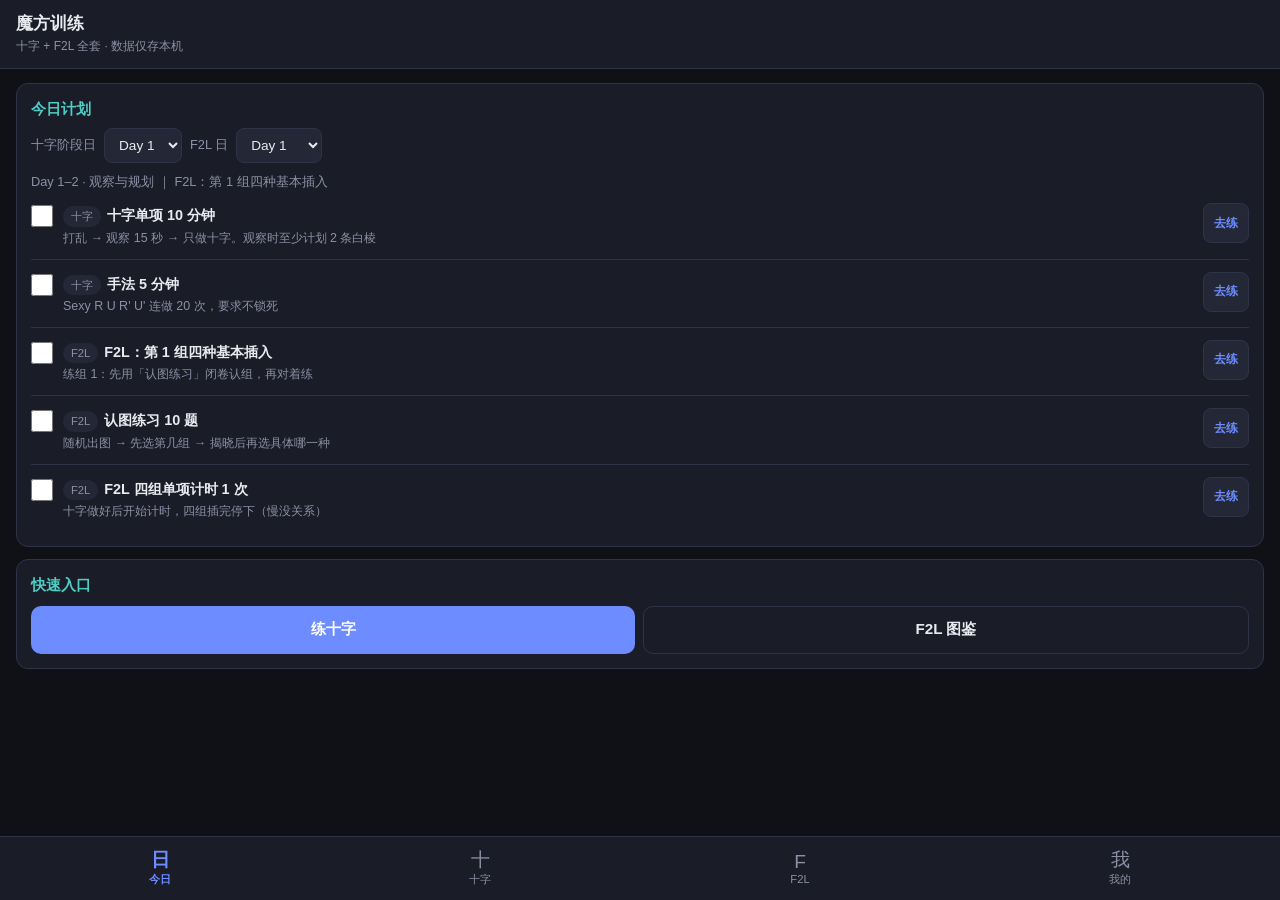
==== index.html @ 770e57a0 "feat: 首次发布魔方手机训练网页" ====
<!DOCTYPE html>
<html lang="zh-CN">
<head>
  <meta charset="UTF-8" />
  <meta name="viewport" content="width=device-width, initial-scale=1, viewport-fit=cover" />
  <meta name="theme-color" content="#0f1117" />
  <meta name="apple-mobile-web-app-capable" content="yes" />
  <meta name="apple-mobile-web-app-status-bar-style" content="black-translucent" />
  <meta name="apple-mobile-web-app-title" content="魔方训练" />
  <link rel="manifest" href="manifest.webmanifest" />
  <link rel="apple-touch-icon" href="icons/icon-192.png" />
  <link rel="icon" href="icons/icon-192.png" />
  <title>魔方训练 · 十字 + F2L</title>
  <link rel="stylesheet" href="styles.css" />
</head>
<body>
  <div id="app">
    <header class="topbar">
      <h1>魔方训练</h1>
      <div class="sub" id="top-sub">十字 + F2L 全套 · 数据仅存本机</div>
    </header>

    <!-- 今日 -->
    <section class="panel active" id="panel-today">
      <div class="card">
        <h2>今日计划</h2>
        <div class="day-select">
          <label class="muted">十字阶段日</label>
          <select id="stage-day"></select>
          <label class="muted">F2L 日</label>
          <select id="f2l-day"></select>
        </div>
        <p class="muted" id="today-labels"></p>
        <div id="today-tasks"></div>
      </div>
      <div class="card">
        <h2>快速入口</h2>
        <div class="btn-row">
          <button class="btn" type="button" data-nav="cross">练十字</button>
          <button class="btn btn-outline" type="button" data-nav="f2l">F2L 图鉴</button>
        </div>
      </div>
    </section>

    <!-- 十字 -->
    <section class="panel" id="panel-cross">
      <div class="card">
        <h2>十字单项</h2>
        <p class="muted">打乱 → 观察 15 秒规划 → 开始计时 → 十字完成即停</p>
        <div class="scramble mono" id="cross-scramble">—</div>
        <div class="btn-row">
          <button class="btn btn-outline" type="button" id="cross-new-scramble">新打乱</button>
        </div>
        <p class="muted scramble-status hidden" id="cross-scramble-status"></p>
        <div class="optimal" id="cross-optimal">
          <div class="optimal-head">
            <span id="cross-optimal-meta">最优十字 · —</span>
            <button type="button" class="btn-text" id="cross-optimal-toggle">显示公式</button>
          </div>
          <div class="alg-box mono hidden" id="cross-optimal-alg"></div>
          <p class="muted" style="margin-top:6px">白底、当前朝向（黄顶绿前）。先自己规划，再对照。</p>
        </div>
        <div class="observe-bar"><i id="cross-observe-bar" style="transform:scaleX(0)"></i></div>
        <div class="hint" id="cross-hint">可先「开始观察」规划，也可直接「开始拧」；观察不必满 15 秒</div>
        <div class="timer" id="cross-timer">0.00</div>
        <div class="btn-row">
          <button class="btn btn-orange" type="button" id="cross-observe">开始观察</button>
          <button class="btn btn-green btn-lg" type="button" id="cross-start">开始拧</button>
        </div>
        <div class="btn-row">
          <button class="btn btn-lg" type="button" id="cross-stop" disabled>十字完成</button>
          <button class="btn btn-outline" type="button" id="cross-reset">重置</button>
        </div>
        <div class="stats-row">
          <div class="stat"><div class="v" id="cross-last">—</div><div class="l">本次</div></div>
          <div class="stat"><div class="v" id="cross-avg">—</div><div class="l">今日平均</div></div>
          <div class="stat"><div class="v" id="cross-count">0</div><div class="l">今日次数</div></div>
        </div>
        <p class="muted" style="margin-top:8px">目标线：平均 &lt; 8 秒</p>
        <div class="times-list" id="cross-times"></div>
      </div>
      <div class="card" id="finger-drill">
        <h2>手法练习</h2>
        <p class="muted">Sexy Move 连做 20 次，保持节奏均匀，手指放松、不锁死。</p>
        <div class="alg-box mono">R U R' U'</div>
        <p class="hint">建议先慢做准确，再逐渐提速；20 次后回到原状。</p>
      </div>
    </section>

    <!-- F2L -->
    <section class="panel" id="panel-f2l">
      <div class="card">
        <h2>F2L 四组计时</h2>
        <p class="muted">十字已做好后点开始，四组插完点完成</p>
        <div class="timer" id="f2l-timer">0.00</div>
        <div class="hint" id="f2l-hint">准备好后开始</div>
        <div class="btn-row">
          <button class="btn btn-green btn-lg" type="button" id="f2l-start">开始</button>
          <button class="btn btn-lg" type="button" id="f2l-stop" disabled>四组完成</button>
        </div>
        <div class="btn-row">
          <button class="btn btn-outline" type="button" id="f2l-reset">重置</button>
        </div>
        <div class="stats-row">
          <div class="stat"><div class="v" id="f2l-last">—</div><div class="l">本次</div></div>
          <div class="stat"><div class="v" id="f2l-avg">—</div><div class="l">今日平均</div></div>
          <div class="stat"><div class="v" id="f2l-count">0</div><div class="l">今日次数</div></div>
        </div>
      </div>
      <div class="card">
        <h2>认图练习</h2>
        <p class="muted">只看图，先选<strong>第几组</strong>，再选<strong>哪一种</strong>。练闭卷认情况。</p>
        <div class="quiz-stats" id="quiz-stats">今日 — / 累计 —</div>
        <div class="filter-bar" id="quiz-group-filter"></div>
        <div class="quiz-mode">
          <label><input type="radio" name="quiz-mode" value="group" checked /> 先认组</label>
          <label><input type="radio" name="quiz-mode" value="case" /> 直接认情况</label>
        </div>
        <div class="diagram quiz-diagram" id="quiz-diagram"></div>
        <p class="hint" id="quiz-prompt">点「下一题」开始</p>
        <div class="quiz-options hidden" id="quiz-options"></div>
        <div class="quiz-result hidden" id="quiz-result"></div>
        <div class="btn-row">
          <button class="btn btn-green" type="button" id="quiz-next">下一题</button>
          <button class="btn btn-outline hidden" type="button" id="quiz-reveal">揭晓答案</button>
          <button class="btn btn-outline hidden" type="button" id="quiz-practice">对着练</button>
        </div>
      </div>
      <div class="card">
        <h2>F2L 图鉴 · 组 1–12（41 例）</h2>
        <details class="decision-details">
          <summary>组级认图决策树（点开展开）</summary>
          <div id="f2l-decision-tree"></div>
        </details>
        <p class="muted" style="margin:10px 0">
          图是<strong>等轴测立体示意</strong>：捏着魔方<strong>右前角</strong>看——黄顶、绿前、橙右。
          <strong>金边</strong>是当前角+棱；槽位固定 FR。识别说明格式：<strong>位置 · 连接 · 白角 · 区分点</strong>。
          <br />立体图里<strong>前面 F 的贴纸常画在左侧</strong>，不要和左面 L 混淆。
        </p>
        <div class="filter-bar" id="f2l-filter"></div>
        <div id="f2l-list"></div>
      </div>
    </section>

    <!-- 我的 -->
    <section class="panel" id="panel-me">
      <div class="card">
        <h2>本机数据</h2>
        <p class="muted" id="me-summary">—</p>
      </div>
      <div class="card">
        <h2>导出备份</h2>
        <p class="muted">换机或清 Safari 数据前先备份。iPhone 建议用「复制」。</p>
        <div class="btn-row">
          <button class="btn" type="button" id="btn-export-copy">复制 JSON</button>
          <button class="btn btn-outline" type="button" id="btn-export-file">下载文件</button>
        </div>
      </div>
      <div class="card">
        <h2>导入备份</h2>
        <p class="muted">粘贴 JSON，或选择文件。可合并或覆盖。</p>
        <textarea class="import" id="import-text" placeholder="在此粘贴导出的 JSON…"></textarea>
        <input type="file" id="import-file" accept="application/json,.json,text/plain" class="muted" />
        <div class="btn-row">
          <button class="btn btn-outline" type="button" id="btn-import-merge">合并导入</button>
          <button class="btn btn-danger" type="button" id="btn-import-replace">覆盖导入</button>
        </div>
      </div>
      <div class="card">
        <h2>危险操作</h2>
        <button class="btn btn-danger" type="button" id="btn-clear">清空本机全部数据</button>
      </div>
      <div class="card">
        <h2>使用提示</h2>
        <p class="muted">
          不想连电脑：把同目录的 <code>手机训练-单文件.html</code> 拷到手机，用 Safari/Chrome 直接打开即可。
          多文件版可「添加到主屏幕」离线用。换机前先导出备份。
        </p>
      </div>
    </section>

    <nav class="bottom-nav">
      <button type="button" class="active" data-nav="today"><span class="ico">日</span>今日</button>
      <button type="button" data-nav="cross"><span class="ico">十</span>十字</button>
      <button type="button" data-nav="f2l"><span class="ico">F</span>F2L</button>
      <button type="button" data-nav="me"><span class="ico">我</span>我的</button>
    </nav>
  </div>

  <div class="modal-backdrop hidden" id="case-modal">
    <div class="modal">
      <h2 id="modal-title">情况练习</h2>
      <div class="diagram" id="modal-diagram"></div>
      <p class="recog muted" id="modal-recog"></p>
      <div class="alg-label">① 复现（拧到该情况）</div>
      <div class="alg-box mono" id="modal-setup"></div>
      <div class="alg-label">② 还原</div>
      <div class="alg-box mono" id="modal-solve"></div>
      <div class="alg-label" id="modal-alt-label"></div>
      <div class="alg-box mono hidden" id="modal-alt"></div>
      <div class="hint" id="modal-hint">先按复现公式摆出，再按还原公式插入。可开计时练速度。</div>
      <div class="timer" id="case-timer">0.00</div>
      <div class="btn-row">
        <button class="btn btn-green" type="button" id="case-timer-start">计时还原</button>
        <button class="btn" type="button" id="case-timer-stop" disabled>完成</button>
      </div>
      <div class="btn-row">
        <button class="btn btn-outline" type="button" id="case-practiced">记一次练习</button>
        <button class="btn btn-outline" type="button" id="case-close">关闭</button>
      </div>
    </div>
  </div>

  <script src="lib/cubejs.js"></script>
  <script src="lib/cube.js"></script>
  <script src="lib/cube-draw.js"></script>
  <script src="lib/scramble.js"></script>
  <script src="lib/cross-solver.js"></script>
  <script src="lib/storage.js"></script>
  <script src="data/f2l-cases.js"></script>
  <script src="data/plans.js"></script>
  <script src="app.js"></script>
  <script>
    if ("serviceWorker" in navigator) {
      navigator.serviceWorker.register("sw.js").catch(function () {});
    }
  </script>
</body>
</html>
---- styles.css ----
:root {
  --bg: #0f1117;
  --surface: #1a1d27;
  --surface2: #242836;
  --border: #2e3348;
  --text: #e8eaf0;
  --muted: #8b90a5;
  --accent: #6c8cff;
  --accent2: #4ecdc4;
  --green: #4ade80;
  --orange: #fb923c;
  --red: #f87171;
  --radius: 12px;
  --nav-h: 64px;
  --safe-b: env(safe-area-inset-bottom, 0px);
}

* { box-sizing: border-box; margin: 0; padding: 0; }
html, body {
  height: 100%;
  font-family: -apple-system, BlinkMacSystemFont, "Segoe UI", sans-serif;
  background: var(--bg);
  color: var(--text);
  line-height: 1.45;
  -webkit-tap-highlight-color: transparent;
  overscroll-behavior: none;
}

#app {
  min-height: 100%;
  padding-bottom: calc(var(--nav-h) + var(--safe-b) + 12px);
}

.topbar {
  position: sticky;
  top: 0;
  z-index: 20;
  background: var(--surface);
  border-bottom: 1px solid var(--border);
  padding: 12px 16px;
  padding-top: calc(12px + env(safe-area-inset-top, 0px));
}
.topbar h1 { font-size: 1.05rem; font-weight: 600; }
.topbar .sub { font-size: 0.75rem; color: var(--muted); margin-top: 2px; }

.panel { display: none; padding: 14px 16px 24px; }
.panel.active { display: block; }

.card {
  background: var(--surface);
  border: 1px solid var(--border);
  border-radius: var(--radius);
  padding: 14px;
  margin-bottom: 12px;
}
.card h2 {
  font-size: 0.95rem;
  color: var(--accent2);
  margin-bottom: 8px;
}
.card h3 { font-size: 0.85rem; color: var(--muted); margin: 10px 0 6px; }
.muted { color: var(--muted); font-size: 0.8rem; }
.mono {
  font-family: "SF Mono", Menlo, Consolas, monospace;
  letter-spacing: 0.3px;
}

.btn {
  display: inline-flex;
  align-items: center;
  justify-content: center;
  gap: 6px;
  background: var(--accent);
  color: #fff;
  border: none;
  border-radius: 10px;
  padding: 12px 16px;
  font-size: 0.95rem;
  font-weight: 600;
  cursor: pointer;
  min-height: 48px;
  width: 100%;
}
.btn:active { opacity: 0.85; }
.btn:disabled { opacity: 0.4; }
.btn-lg { min-height: 64px; font-size: 1.15rem; }
.btn-outline {
  background: transparent;
  border: 1px solid var(--border);
  color: var(--text);
}
.btn-danger { background: var(--red); }
.btn-green { background: #16a34a; }
.btn-orange { background: #ea580c; }
.btn-row { display: flex; gap: 8px; margin-top: 10px; }
.btn-row .btn { flex: 1; }

.timer {
  font-variant-numeric: tabular-nums;
  font-size: 3rem;
  font-weight: 700;
  text-align: center;
  padding: 12px 0;
  color: var(--accent2);
}
.timer.running { color: var(--orange); }
.hint {
  text-align: center;
  font-size: 0.85rem;
  color: var(--muted);
  min-height: 1.4em;
  margin-bottom: 8px;
}
.scramble {
  background: var(--bg);
  border-radius: 8px;
  padding: 12px;
  font-size: 1.05rem;
  text-align: center;
  word-break: break-word;
  margin-bottom: 10px;
}
.optimal {
  background: var(--surface2);
  border-radius: 8px;
  padding: 10px 12px;
  margin: 10px 0 4px;
}
.optimal-head {
  display: flex;
  align-items: center;
  justify-content: space-between;
  gap: 8px;
  font-size: 0.9rem;
  font-weight: 600;
}
.btn-text {
  background: none;
  border: none;
  color: var(--accent);
  font-size: 0.8rem;
  font-weight: 600;
  padding: 6px 4px;
  min-height: 36px;
  cursor: pointer;
}
.stats-row {
  display: grid;
  grid-template-columns: 1fr 1fr 1fr;
  gap: 8px;
  margin-top: 10px;
}
.stat {
  background: var(--surface2);
  border-radius: 8px;
  padding: 10px 6px;
  text-align: center;
}
.stat .v { font-size: 1.2rem; font-weight: 700; color: var(--accent2); font-variant-numeric: tabular-nums; }
.stat .l { font-size: 0.7rem; color: var(--muted); margin-top: 2px; }

.task {
  display: flex;
  gap: 10px;
  align-items: flex-start;
  padding: 12px 0;
  border-bottom: 1px solid var(--border);
}
.task:last-child { border-bottom: none; }
.task input[type="checkbox"] {
  width: 22px;
  height: 22px;
  margin-top: 2px;
  accent-color: var(--green);
  flex-shrink: 0;
}
.task .body { flex: 1; min-width: 0; }
.task .title { font-weight: 600; font-size: 0.9rem; }
.task .detail { font-size: 0.78rem; color: var(--muted); margin-top: 2px; }
.task .go {
  flex-shrink: 0;
  background: var(--surface2);
  border: 1px solid var(--border);
  color: var(--accent);
  border-radius: 8px;
  padding: 8px 10px;
  font-size: 0.75rem;
  font-weight: 600;
  min-height: 40px;
}

.pill {
  display: inline-block;
  font-size: 0.7rem;
  padding: 2px 8px;
  border-radius: 999px;
  background: var(--surface2);
  color: var(--muted);
  margin-right: 6px;
}
.pill.on { background: rgba(108,140,255,0.2); color: var(--accent); }

.case-card {
  background: var(--surface2);
  border: 1px solid var(--border);
  border-radius: 10px;
  padding: 12px;
  margin-bottom: 10px;
}
.case-card .name { font-weight: 600; margin-bottom: 4px; }
.case-card .recog { font-size: 0.8rem; color: var(--orange); margin-bottom: 8px; }
.alg-box {
  background: var(--bg);
  border-radius: 8px;
  padding: 8px 10px;
  margin: 6px 0;
  font-size: 0.9rem;
  color: var(--accent2);
  word-break: break-all;
}
.alg-label { font-size: 0.7rem; color: var(--muted); margin-top: 6px; }
.diagram {
  display: flex;
  justify-content: center;
  margin: 8px 0;
  background: #12141c;
  border-radius: 8px;
  padding: 8px;
}
.group-head {
  margin: 16px 0 8px;
  font-size: 0.9rem;
  font-weight: 600;
  color: var(--accent2);
}
.btn.loading { opacity: 0.7; pointer-events: none; }
.scramble-status { font-size: 0.75rem; margin-top: 4px; }

.quiz-stats {
  font-size: 0.85rem;
  color: var(--accent2);
  margin-bottom: 8px;
  font-variant-numeric: tabular-nums;
}
.quiz-mode {
  display: flex;
  gap: 16px;
  font-size: 0.8rem;
  color: var(--muted);
  margin-bottom: 8px;
}
.quiz-mode label { display: flex; align-items: center; gap: 6px; cursor: pointer; }
.quiz-diagram { min-height: 120px; }
.quiz-options {
  display: grid;
  grid-template-columns: 1fr 1fr;
  gap: 8px;
  margin: 10px 0;
}
.quiz-options button {
  background: var(--surface2);
  border: 1px solid var(--border);
  color: var(--text);
  border-radius: 8px;
  padding: 10px 8px;
  font-size: 0.8rem;
  text-align: left;
  cursor: pointer;
}
.quiz-options button.correct { border-color: var(--green); background: rgba(74, 222, 128, 0.12); }
.quiz-options button.wrong { border-color: var(--red); background: rgba(248, 113, 113, 0.12); }
.quiz-options button.missed { border-color: var(--green); opacity: 0.85; }
.quiz-result {
  font-size: 0.85rem;
  padding: 10px;
  background: var(--surface2);
  border-radius: 8px;
  margin-bottom: 8px;
  line-height: 1.5;
}
.decision-details {
  margin-bottom: 10px;
  font-size: 0.8rem;
}
.decision-details summary {
  cursor: pointer;
  color: var(--accent);
  padding: 6px 0;
}
.decision-tree { margin-top: 8px; }
.decision-tree .dt-q {
  font-weight: 600;
  color: var(--accent2);
  margin: 8px 0 4px;
}
.decision-tree ul {
  margin: 0 0 8px 1em;
  color: var(--muted);
  line-height: 1.5;
}
.group-decision {
  font-size: 0.72rem;
  color: var(--orange);
  margin-bottom: 6px;
  padding: 4px 8px;
  background: rgba(251, 146, 60, 0.08);
  border-radius: 6px;
}


.filter-bar {
  display: flex;
  gap: 6px;
  overflow-x: auto;
  padding-bottom: 8px;
  margin-bottom: 4px;
  -webkit-overflow-scrolling: touch;
}
.filter-bar button {
  flex-shrink: 0;
  background: var(--surface2);
  border: 1px solid var(--border);
  color: var(--muted);
  border-radius: 999px;
  padding: 8px 12px;
  font-size: 0.8rem;
}
.filter-bar button.active {
  color: #fff;
  background: var(--accent);
  border-color: var(--accent);
}

.times-list {
  font-size: 0.8rem;
  color: var(--muted);
  max-height: 120px;
  overflow-y: auto;
}
.times-list div { padding: 4px 0; border-bottom: 1px solid var(--border); }
.times-list strong { color: var(--text); font-variant-numeric: tabular-nums; }

.bottom-nav {
  position: fixed;
  left: 0; right: 0; bottom: 0;
  height: calc(var(--nav-h) + var(--safe-b));
  padding-bottom: var(--safe-b);
  background: var(--surface);
  border-top: 1px solid var(--border);
  display: grid;
  grid-template-columns: repeat(4, 1fr);
  z-index: 30;
}
.bottom-nav button {
  background: none;
  border: none;
  color: var(--muted);
  font-size: 0.7rem;
  display: flex;
  flex-direction: column;
  align-items: center;
  justify-content: center;
  gap: 2px;
  cursor: pointer;
}
.bottom-nav button.active { color: var(--accent); font-weight: 600; }
.bottom-nav .ico { font-size: 1.2rem; line-height: 1; }

textarea.import {
  width: 100%;
  min-height: 100px;
  background: var(--bg);
  border: 1px solid var(--border);
  border-radius: 8px;
  color: var(--text);
  padding: 10px;
  font-size: 0.75rem;
  font-family: "SF Mono", Menlo, monospace;
  margin: 8px 0;
}

.day-select {
  display: flex;
  gap: 8px;
  align-items: center;
  margin-bottom: 10px;
  flex-wrap: wrap;
}
.day-select select {
  background: var(--surface2);
  border: 1px solid var(--border);
  color: var(--text);
  border-radius: 8px;
  padding: 8px 10px;
  font-size: 0.85rem;
}

.modal-backdrop {
  position: fixed;
  inset: 0;
  background: rgba(0,0,0,0.65);
  z-index: 50;
  display: flex;
  align-items: flex-end;
  justify-content: center;
}
.modal {
  background: var(--surface);
  border-radius: 16px 16px 0 0;
  padding: 16px;
  padding-bottom: calc(16px + var(--safe-b));
  width: 100%;
  max-width: 560px;
  max-height: 90vh;
  overflow-y: auto;
}
.modal h2 { margin-bottom: 8px; }
.hidden { display: none !important; }

.observe-bar {
  height: 6px;
  background: var(--surface2);
  border-radius: 3px;
  overflow: hidden;
  margin: 8px 0;
}
.observe-bar > i {
  display: block;
  height: 100%;
  width: 100%;
  background: var(--orange);
  transform-origin: left;
  transition: transform 0.1s linear;
}
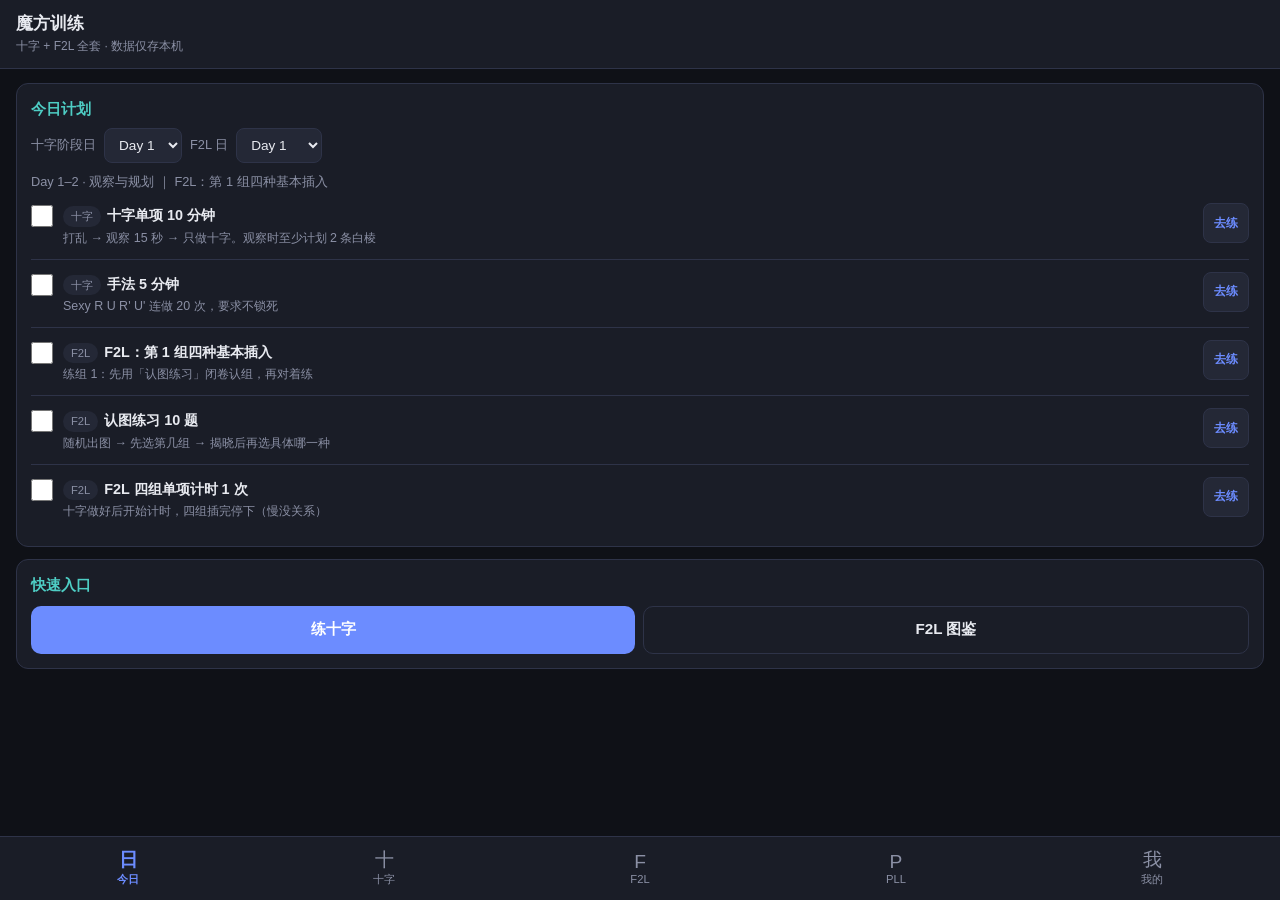
==== commit d205ea8a: "feat: 添加 PLL 图鉴 (T/Jb/Ja/Y/F Perm) - 新增 data/pll-cases.js：5 种常用 PLL 公式 + 说明 + 识别提示 - lib/cube-draw.j" ====
--- a/index.html
+++ b/index.html
@@ -142,6 +142,18 @@
       </div>
     </section>
 
+    <!-- PLL -->
+    <section class="panel" id="panel-pll">
+      <div class="card">
+        <h2>PLL 图鉴 · 5 种常用公式</h2>
+        <p class="muted" style="margin-bottom:8px">
+          PLL 在 OLL 之后执行，此时顶层所有贴纸朝上（全黄），识别靠看<strong>侧面上排</strong>颜色分布。<br />
+          图示从正上方俯视：中间 3×3 是顶面（全黄），四边各 3 格是前/右/后/左面顶排。
+        </p>
+        <div id="pll-list"></div>
+      </div>
+    </section>
+
     <!-- 我的 -->
     <section class="panel" id="panel-me">
       <div class="card">
@@ -183,6 +195,7 @@
       <button type="button" class="active" data-nav="today"><span class="ico">日</span>今日</button>
       <button type="button" data-nav="cross"><span class="ico">十</span>十字</button>
       <button type="button" data-nav="f2l"><span class="ico">F</span>F2L</button>
+      <button type="button" data-nav="pll"><span class="ico">P</span>PLL</button>
       <button type="button" data-nav="me"><span class="ico">我</span>我的</button>
     </nav>
   </div>
@@ -218,6 +231,7 @@
   <script src="lib/cross-solver.js"></script>
   <script src="lib/storage.js"></script>
   <script src="data/f2l-cases.js"></script>
+  <script src="data/pll-cases.js"></script>
   <script src="data/plans.js"></script>
   <script src="app.js"></script>
   <script>
--- a/styles.css
+++ b/styles.css
@@ -348,7 +348,7 @@
   background: var(--surface);
   border-top: 1px solid var(--border);
   display: grid;
-  grid-template-columns: repeat(4, 1fr);
+  grid-template-columns: repeat(5, 1fr);
   z-index: 30;
 }
 .bottom-nav button {
@@ -432,3 +432,34 @@
   transform-origin: left;
   transition: transform 0.1s linear;
 }
+
+/* PLL 卡片 */
+.pll-card {
+  background: var(--surface2);
+  border: 1px solid var(--border);
+  border-radius: 10px;
+  padding: 12px;
+  margin-bottom: 10px;
+}
+.pll-card .pll-name { font-weight: 600; margin-bottom: 4px; }
+.pll-card .pll-desc { font-size: 0.78rem; color: var(--accent2); margin-bottom: 2px; }
+.pll-card .pll-recog { font-size: 0.78rem; color: var(--orange); margin-bottom: 8px; }
+
+/* 顶层俯视图 */
+.pll-diagram {
+  display: flex;
+  justify-content: center;
+  margin: 8px 0;
+  background: #12141c;
+  border-radius: 8px;
+  padding: 8px;
+}
+.pll-diagram-label {
+  display: flex;
+  justify-content: center;
+  gap: 24px;
+  font-size: 0.68rem;
+  color: var(--muted);
+  margin-bottom: 4px;
+  letter-spacing: 0.3px;
+}
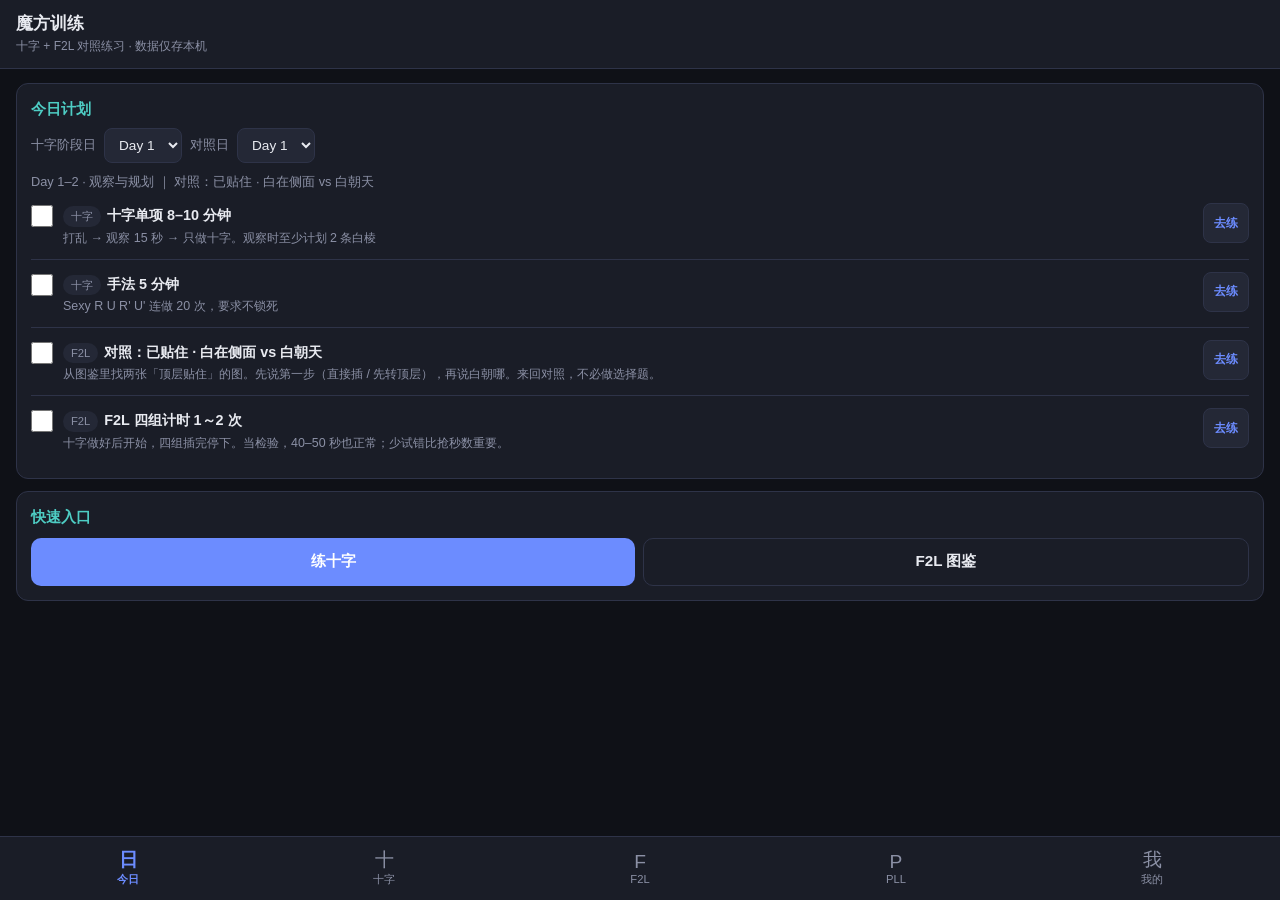
==== commit 45b92148: "feat: 今日计划改为易混对照，不再布置认图打卡 每日只留十字、两种画面对照、四组计时；旧 14 天按组计划保留备用，图鉴与认图入口仍留在 F2L 页。  Co-authored-by: Curso" ====
--- a/index.html
+++ b/index.html
@@ -17,7 +17,7 @@
   <div id="app">
     <header class="topbar">
       <h1>魔方训练</h1>
-      <div class="sub" id="top-sub">十字 + F2L 全套 · 数据仅存本机</div>
+      <div class="sub" id="top-sub">十字 + F2L 对照练习 · 数据仅存本机</div>
     </header>
 
     <!-- 今日 -->
@@ -27,7 +27,7 @@
         <div class="day-select">
           <label class="muted">十字阶段日</label>
           <select id="stage-day"></select>
-          <label class="muted">F2L 日</label>
+          <label class="muted">对照日</label>
           <select id="f2l-day"></select>
         </div>
         <p class="muted" id="today-labels"></p>
@@ -109,7 +109,7 @@
       </div>
       <div class="card">
         <h2>认图练习</h2>
-        <p class="muted">只看图，先选<strong>第几组</strong>，再选<strong>哪一种</strong>。练闭卷认情况。</p>
+        <p class="muted">可选，不必每天打卡。今日计划以「两种画面对照」为主；这里留给想做选择题的时候用。</p>
         <div class="quiz-stats" id="quiz-stats">今日 — / 累计 —</div>
         <div class="filter-bar" id="quiz-group-filter"></div>
         <div class="quiz-mode">
@@ -128,8 +128,8 @@
       </div>
       <div class="card">
         <h2>F2L 图鉴 · 组 1–12（41 例）</h2>
-        <details class="decision-details">
-          <summary>组级认图决策树（点开展开）</summary>
+        <details class="decision-details" id="f2l-guide">
+          <summary>实战决策树：看位置决定第一步（点开展开）</summary>
           <div id="f2l-decision-tree"></div>
         </details>
         <p class="muted" style="margin:10px 0">
